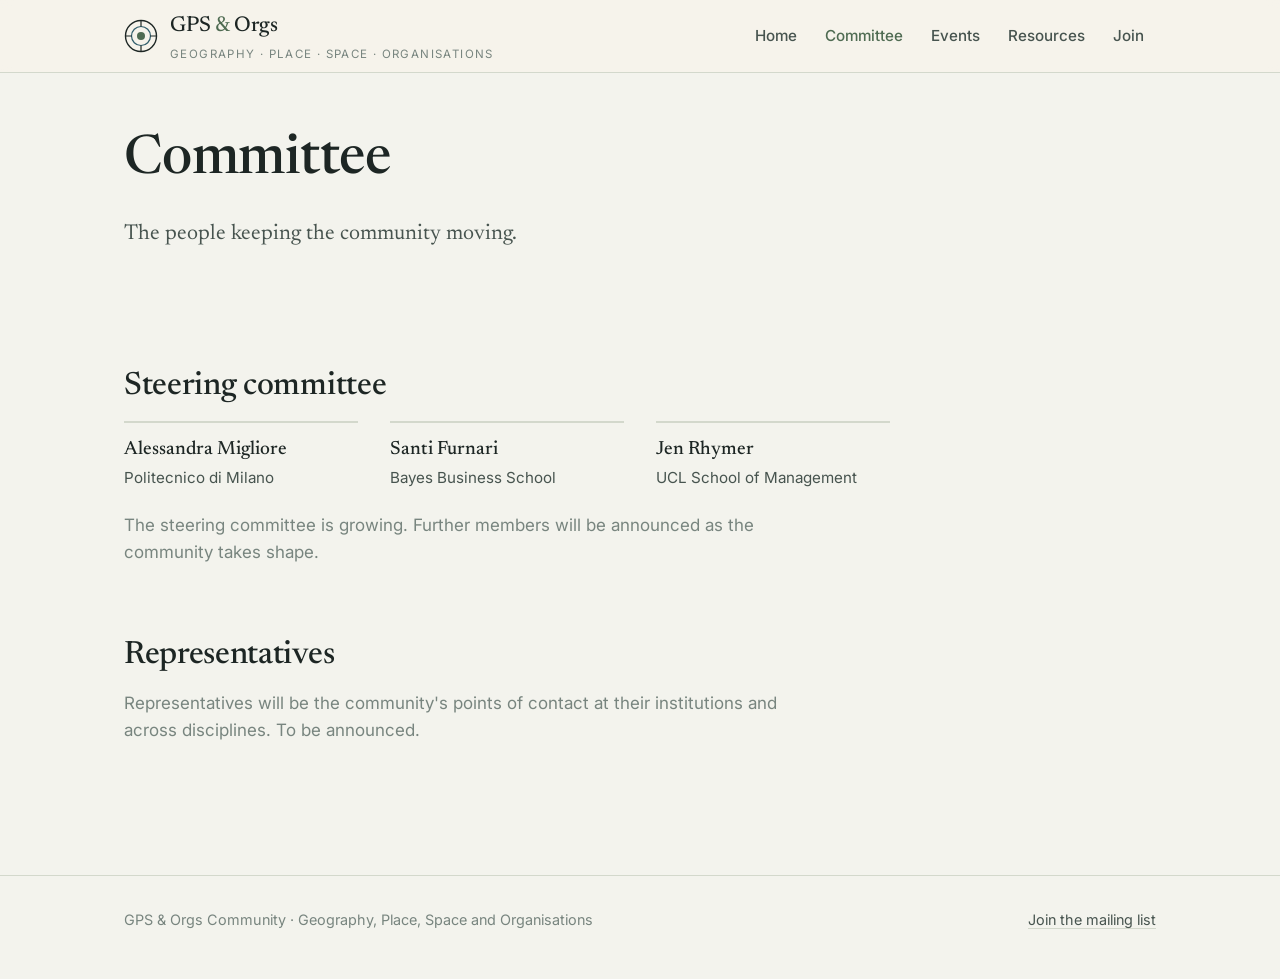
==== committee.html @ f366b6df "Committee without role labels; readings split into Areas and Methods (space syntax); TWR Network add" ====
<!doctype html>
<html lang="en">
<head>
<meta charset="utf-8">
<meta name="viewport" content="width=device-width, initial-scale=1">
<title>Committee · GPS &amp; Orgs Community</title>
<meta name="description" content="The steering committee and representatives of the GPS &amp; Orgs Community.">
<link rel="stylesheet" href="assets/site.css">
</head>
<body>
<header class="site"><div class="wrap">
  <a class="brand" href="/"><svg viewBox="0 0 34 34" aria-hidden="true"><circle cx="17" cy="17" r="15.5" fill="none" stroke="#1d2624" stroke-width="1.4"/><circle cx="17" cy="17" r="9.5" fill="none" stroke="#2f5d6b" stroke-width="1.2"/><circle cx="17" cy="17" r="4" fill="#4f6b52"/><path d="M17 1.5v6M17 26.5v6M1.5 17h6M26.5 17h6" stroke="#1d2624" stroke-width="1.2"/></svg><span><span class="name">GPS <span>&amp;</span> Orgs</span><span class="tag">Geography · Place · Space · Organisations</span></span></a>
  <nav class="main" aria-label="Main"><a href="/">Home</a><a href="/committee" aria-current="page">Committee</a><a href="/events">Events</a><a href="/resources">Resources</a><a href="/join">Join</a></nav>
</div></header>
<main class="wrap">

<section class="page-title"><h1>Committee</h1><p class="lede">The people keeping the community moving.</p></section>
<section class="band">
  <h2>Steering committee</h2>
  <div class="people">
    <div class="person"><div class="who">Alessandra Migliore</div><div class="where">Politecnico di Milano</div></div>
    <div class="person"><div class="who">Santi Furnari</div><div class="where">Bayes Business School</div></div>
    <div class="person"><div class="who">Jen Rhymer</div><div class="where">UCL School of Management</div></div>
  </div>
  <p class="muted" style="margin-top:22px">The steering committee is growing. Further members will be announced as the community takes shape.</p>
  <h2>Representatives</h2>
  <p class="muted">Representatives will be the community's points of contact at their institutions and across disciplines. To be announced.</p>
</section>

</main>
<footer class="site"><div class="wrap">
  <div>GPS &amp; Orgs Community · Geography, Place, Space and Organisations</div>
  <div><a href="/join">Join the mailing list</a></div>
</div></footer>
</body>
</html>
---- assets/site.css ----
/* GPS & Orgs Community: shared styles */
@import url('https://fonts.googleapis.com/css2?family=Newsreader:ital,opsz,wght@0,6..72,400;0,6..72,500;0,6..72,600;1,6..72,400&family=Inter:wght@400;500;600&display=swap');

:root {
  --paper: #f3f3ed;
  --paper-2: #e9eae1;
  --ink: #1d2624;
  --ink-2: #47544f;
  --ink-3: #78857f;
  --rule: #d3d8cc;
  --terracotta: #4f6b52;   /* accent 1: moss green (variable name kept for brevity) */
  --slate: #2f5d6b;        /* accent 2: deep lake blue */
  --moss: #6f8a6a;
  --max: 1080px;
  --serif: "Newsreader", Georgia, "Times New Roman", serif;
  --sans: "Inter", -apple-system, BlinkMacSystemFont, "Helvetica Neue", Arial, sans-serif;
}
* { box-sizing: border-box; }
html { background: var(--paper); }
body {
  margin: 0; color: var(--ink); background: var(--paper);
  font-family: var(--sans); font-size: 17px; line-height: 1.6;
  -webkit-font-smoothing: antialiased;
}
/* faint contour lines, like a topographic sheet */
body::before {
  content: ""; position: fixed; inset: 0; z-index: -1; pointer-events: none; opacity: .55;
  background-image: url("data:image/svg+xml;utf8,<svg xmlns='http://www.w3.org/2000/svg' width='900' height='900' viewBox='0 0 900 900' fill='none' stroke='%23cdd6c9' stroke-width='1'><path d='M-50 120c120-60 240-40 330 20s190 90 300 40 220-90 370-30'/><path d='M-50 200c120-60 250-30 340 30s200 90 310 40 220-100 350-40'/><path d='M-50 290c130-50 250-20 340 40s210 80 320 30 210-90 340-40'/><path d='M-50 640c140-70 260-30 350 30s200 100 320 40 220-110 330-50'/><path d='M-50 730c140-70 270-20 350 40s210 100 330 40 210-100 320-50'/><path d='M-50 820c140-60 270-10 350 50s210 90 330 30 210-90 320-40'/><circle cx='690' cy='470' r='60'/><circle cx='690' cy='470' r='105'/><circle cx='690' cy='470' r='150'/><circle cx='210' cy='500' r='45'/><circle cx='210' cy='500' r='85'/></svg>");
  background-size: 900px 900px;
}
a { color: var(--slate); text-decoration: none; border-bottom: 1px solid var(--rule); transition: border-color .15s, color .15s; }
a:hover { color: var(--terracotta); border-bottom-color: var(--terracotta); }
h1, h2, h3 { font-family: var(--serif); font-weight: 500; line-height: 1.15; letter-spacing: -.01em; margin: 0 0 .5em; }
h1 { font-size: clamp(2.2rem, 4.5vw, 3.4rem); }
h2 { font-size: clamp(1.5rem, 2.6vw, 2rem); margin-top: 2.2em; }
h3 { font-size: 1.25rem; margin-top: 1.6em; }
p { margin: 0 0 1.1em; max-width: 62ch; }
.lede { font-family: var(--serif); font-size: 1.35rem; line-height: 1.45; color: var(--ink-2); max-width: 44ch; }
.muted { color: var(--ink-3); }
.small { font-size: .9rem; }
.wrap { max-width: var(--max); margin: 0 auto; padding: 0 24px; }

/* header */
header.site { border-bottom: 1px solid var(--rule); background: rgba(246,242,234,.85); backdrop-filter: blur(6px); position: sticky; top: 0; z-index: 10; }
header.site .wrap { display: flex; align-items: center; justify-content: space-between; gap: 24px; min-height: 72px; flex-wrap: wrap; }
.brand { display: flex; align-items: center; gap: 12px; border: 0; color: var(--ink); }
.brand:hover { color: var(--ink); }
.brand svg { width: 34px; height: 34px; flex: none; }
.brand .name { font-family: var(--serif); font-size: 1.35rem; font-weight: 500; letter-spacing: -.01em; }
.brand .name span { color: var(--terracotta); }
.brand .tag { display: block; font-family: var(--sans); font-size: .72rem; letter-spacing: .12em; text-transform: uppercase; color: var(--ink-3); margin-top: 1px; }
nav.main { display: flex; gap: 4px; flex-wrap: wrap; }
nav.main a { border: 0; padding: 8px 12px; border-radius: 6px; font-size: .95rem; font-weight: 500; color: var(--ink-2); }
nav.main a:hover { background: var(--paper-2); color: var(--ink); }
nav.main a[aria-current="page"] { color: var(--terracotta); }

/* hero and sections */
.hero { padding: 72px 0 40px; }
.hero .kicker { font-size: .8rem; letter-spacing: .14em; text-transform: uppercase; color: var(--terracotta); font-weight: 600; margin-bottom: 14px; }
.hero h1 { max-width: 16ch; }
.page-title { padding: 56px 0 8px; }
section.band { padding: 16px 0 40px; }
.rule { border: 0; border-top: 1px solid var(--rule); margin: 40px 0; }
.grid { display: grid; gap: 28px; grid-template-columns: repeat(auto-fit, minmax(260px, 1fr)); }
.card { background: rgba(255,255,255,.5); border: 1px solid var(--rule); border-radius: 10px; padding: 22px 22px 18px; }
.card h3 { margin-top: 0; }
.card p:last-child { margin-bottom: 0; }
.btn { display: inline-block; border: 1px solid var(--ink); border-radius: 999px; padding: 10px 20px; font-weight: 500; color: var(--ink); }
.btn:hover { background: var(--ink); color: var(--paper); border-color: var(--ink); }
.btn.accent { background: var(--terracotta); border-color: var(--terracotta); color: #fff; }
.btn.accent:hover { background: #3d553f; border-color: #3d553f; }
.actions { display: flex; gap: 14px; flex-wrap: wrap; margin-top: 22px; }

/* people */
.people { display: grid; gap: 22px 32px; grid-template-columns: repeat(auto-fill, minmax(230px, 1fr)); margin-top: 8px; }
.person { border-top: 2px solid var(--rule); padding-top: 12px; }
.person .who { font-family: var(--serif); font-size: 1.2rem; font-weight: 500; }
.person .where { color: var(--ink-2); font-size: .95rem; }
.person .role { color: var(--ink-3); font-size: .82rem; letter-spacing: .06em; text-transform: uppercase; margin-top: 4px; }
.placeholder { color: var(--ink-3); font-style: italic; }

/* events */
.event { display: grid; grid-template-columns: 120px 1fr; gap: 20px; padding: 22px 0; border-top: 1px solid var(--rule); }
.event:last-child { border-bottom: 1px solid var(--rule); }
.event .when { font-family: var(--serif); font-size: 1.15rem; line-height: 1.25; color: var(--ink-2); }
.event .when small { display: block; font-family: var(--sans); font-size: .8rem; color: var(--ink-3); margin-top: 4px; }
.event h3 { margin: 0 0 .3em; }
.event .where { color: var(--ink-3); font-size: .92rem; margin-bottom: .6em; }
@media (max-width: 600px) { .event { grid-template-columns: 1fr; gap: 6px; } }

/* forms */
form.join { max-width: 520px; }
.field { margin-bottom: 18px; }
.field label { display: block; font-size: .9rem; font-weight: 500; margin-bottom: 6px; }
.field input, .field select, .field textarea {
  width: 100%; font: inherit; color: var(--ink); background: rgba(255,255,255,.7);
  border: 1px solid var(--rule); border-radius: 8px; padding: 11px 12px;
}
.field input:focus, .field select:focus, .field textarea:focus { outline: 2px solid var(--slate); outline-offset: 1px; border-color: var(--slate); }
.field .hint { font-size: .85rem; color: var(--ink-3); margin-top: 6px; }
.check { display: flex; gap: 10px; align-items: flex-start; font-size: .95rem; }
.check input { width: auto; margin-top: 5px; }

/* footer */
footer.site { border-top: 1px solid var(--rule); margin-top: 72px; padding: 32px 0 48px; color: var(--ink-3); font-size: .9rem; }
footer.site .wrap { display: flex; justify-content: space-between; gap: 24px; flex-wrap: wrap; }
footer.site a { color: var(--ink-2); }

/* resources page */
.subnav { display: flex; gap: 8px; flex-wrap: wrap; margin: 6px 0 12px; }
.subnav a { border: 1px solid var(--rule); border-radius: 999px; padding: 6px 14px; font-size: .88rem; color: var(--ink-2); background: rgba(255,255,255,.4); }
.subnav a:hover { border-color: var(--slate); color: var(--slate); }
.notice-list { border-top: 1px solid var(--rule); }
.notice { display: grid; grid-template-columns: 120px 1fr; gap: 20px; padding: 18px 0; border-bottom: 1px solid var(--rule); }
.notice .when { font-family: var(--serif); font-size: 1.05rem; color: var(--ink-2); line-height: 1.3; }
.notice .when small { display: block; font-family: var(--sans); font-size: .78rem; color: var(--ink-3); margin-top: 3px; }
.notice h3 { margin: 0 0 .25em; font-size: 1.15rem; }
.notice p { margin: 0; }
.notice .meta { color: var(--ink-3); font-size: .88rem; margin-top: 4px; }
.notice.empty p { margin: 0; }
@media (max-width: 600px) { .notice { grid-template-columns: 1fr; gap: 4px; } }
.shelf { display: grid; gap: 8px 40px; grid-template-columns: repeat(auto-fit, minmax(300px, 1fr)); }
.shelf-item { padding: 18px 0 10px; border-top: 1px solid var(--rule); }
.shelf-item h3 { margin: 0 0 .35em; font-size: 1.15rem; }
.shelf-item p { font-size: .95rem; color: var(--ink-2); margin-bottom: .6em; }
.shelf-item ul { margin: 0; padding-left: 1.1em; font-size: .93rem; }
.shelf-item li { margin-bottom: .45em; }
.linklist { list-style: none; padding: 0; margin: 0; border-top: 1px solid var(--rule); max-width: 62ch; }
.linklist li { padding: 12px 0; border-bottom: 1px solid var(--rule); }
.shelf-cat { font-family: var(--sans); font-size: .8rem; letter-spacing: .14em; text-transform: uppercase; color: var(--terracotta); font-weight: 600; margin: 2.2em 0 .4em; }
.shelf-cat + .shelf { margin-bottom: 8px; }
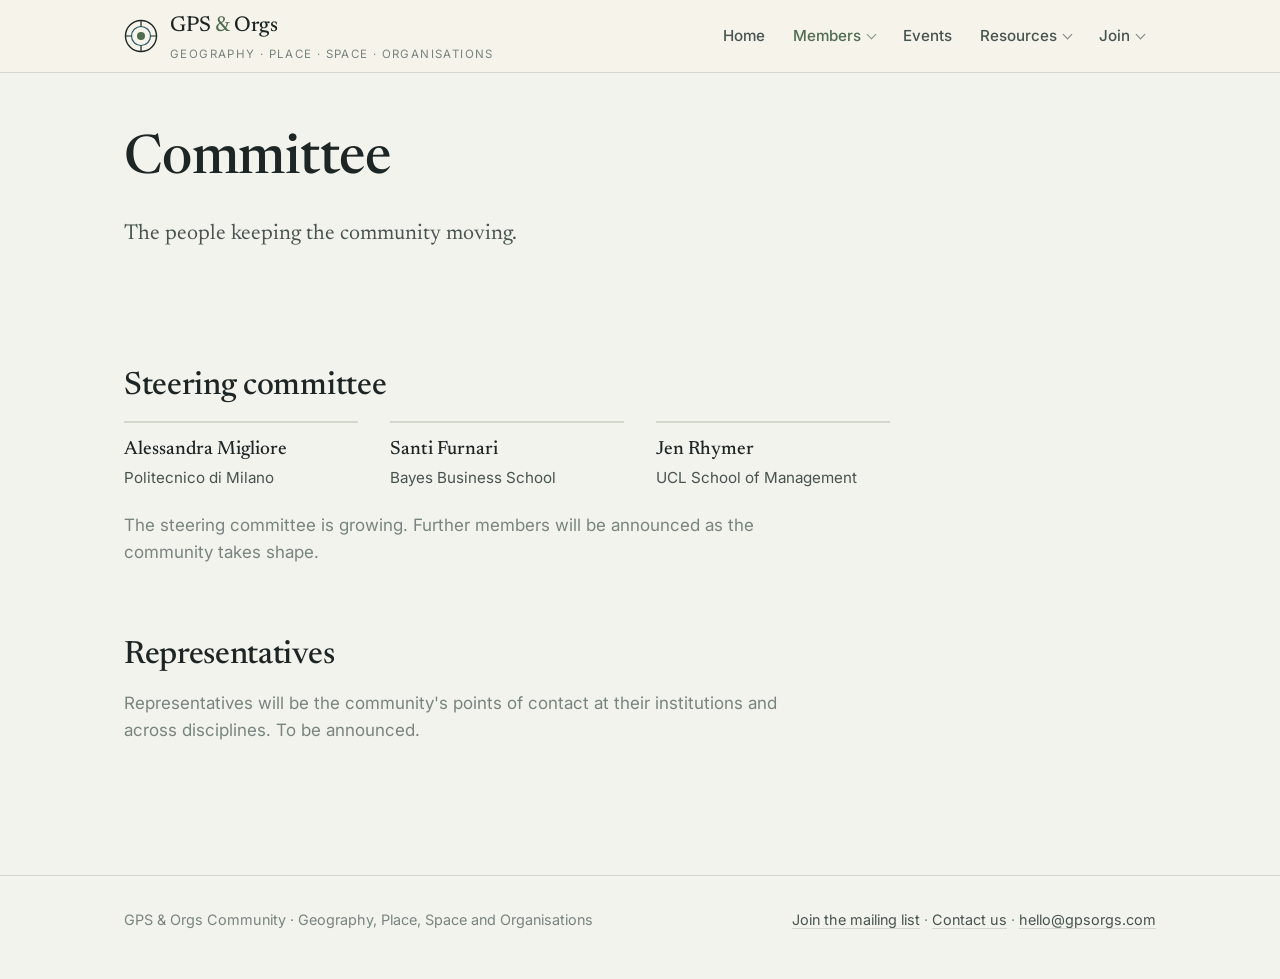
==== commit abc4e4bb: "v2 layer 1: dropdown navigation, Readings and Teaching split from Resources, Members and Register pl" ====
--- a/committee.html
+++ b/committee.html
@@ -10,7 +10,7 @@
 <body>
 <header class="site"><div class="wrap">
   <a class="brand" href="/"><svg viewBox="0 0 34 34" aria-hidden="true"><circle cx="17" cy="17" r="15.5" fill="none" stroke="#1d2624" stroke-width="1.4"/><circle cx="17" cy="17" r="9.5" fill="none" stroke="#2f5d6b" stroke-width="1.2"/><circle cx="17" cy="17" r="4" fill="#4f6b52"/><path d="M17 1.5v6M17 26.5v6M1.5 17h6M26.5 17h6" stroke="#1d2624" stroke-width="1.2"/></svg><span><span class="name">GPS <span>&amp;</span> Orgs</span><span class="tag">Geography · Place · Space · Organisations</span></span></a>
-  <nav class="main" aria-label="Main"><a href="/">Home</a><a href="/committee" aria-current="page">Committee</a><a href="/events">Events</a><a href="/resources">Resources</a><a href="/join">Join</a></nav>
+  <nav class="main" aria-label="Main"><a href="/">Home</a><details class="menu"><summary class="current">Members</summary><div class="drop"><a href="/committee" aria-current="page">Committee</a><a href="/members">Member registry</a></div></details><a href="/events">Events</a><details class="menu"><summary>Resources</summary><div class="drop"><a href="/resources">Community</a><a href="/readings">Readings</a><a href="/teaching">Teaching</a></div></details><details class="menu"><summary>Join</summary><div class="drop"><a href="/join">Mailing list</a><a href="/register">Register as a member</a></div></details></nav>
 </div></header>
 <main class="wrap">
 
@@ -30,7 +30,12 @@
 </main>
 <footer class="site"><div class="wrap">
   <div>GPS &amp; Orgs Community · Geography, Place, Space and Organisations</div>
-  <div><a href="/join">Join the mailing list</a></div>
+  <div><a href="/join">Join the mailing list</a> · <a href="/contact">Contact us</a> · <a class="mail" data-u="hello" data-d="gpsorgs.com"></a></div>
 </div></footer>
+<script>
+document.querySelectorAll('a.mail').forEach(function(a){var u=a.dataset.u,d=a.dataset.d;a.href='mailto:'+u+'@'+d;if(!a.textContent.trim())a.textContent=u+'@'+d;});
+document.querySelectorAll('details.menu').forEach(function(d){d.addEventListener('toggle',function(){if(d.open)document.querySelectorAll('details.menu').forEach(function(o){if(o!==d)o.open=false;});});});
+document.addEventListener('click',function(e){if(!e.target.closest('details.menu'))document.querySelectorAll('details.menu').forEach(function(o){o.open=false;});});
+</script>
 </body>
 </html>
--- a/assets/site.css
+++ b/assets/site.css
@@ -53,6 +53,20 @@
 nav.main a { border: 0; padding: 8px 12px; border-radius: 6px; font-size: .95rem; font-weight: 500; color: var(--ink-2); }
 nav.main a:hover { background: var(--paper-2); color: var(--ink); }
 nav.main a[aria-current="page"] { color: var(--terracotta); }
+/* dropdown groups: native disclosure, no script needed to open */
+details.menu { position: relative; }
+details.menu summary { list-style: none; cursor: pointer; padding: 8px 12px; border-radius: 6px; font-size: .95rem; font-weight: 500; color: var(--ink-2); user-select: none; }
+details.menu summary::-webkit-details-marker { display: none; }
+details.menu summary::after { content: ""; display: inline-block; width: 6px; height: 6px; margin-left: 7px; border-right: 1.5px solid currentColor; border-bottom: 1.5px solid currentColor; transform: translateY(-3px) rotate(45deg); opacity: .7; }
+details.menu[open] summary, details.menu summary:hover { background: var(--paper-2); color: var(--ink); }
+details.menu summary.current { color: var(--terracotta); }
+details.menu .drop { position: absolute; top: calc(100% + 6px); left: 0; min-width: 210px; background: var(--paper); border: 1px solid var(--rule); border-radius: 10px; padding: 6px; box-shadow: 0 10px 30px rgba(29,38,36,.10); display: flex; flex-direction: column; z-index: 20; }
+details.menu .drop a { display: block; padding: 9px 12px; border-radius: 6px; }
+@media (max-width: 720px) {
+  header.site .wrap { align-items: flex-start; padding-top: 10px; padding-bottom: 10px; }
+  nav.main { width: 100%; }
+  details.menu .drop { position: static; box-shadow: none; border: 0; padding: 0 0 4px 10px; min-width: 0; }
+}
 
 /* hero and sections */
 .hero { padding: 72px 0 40px; }
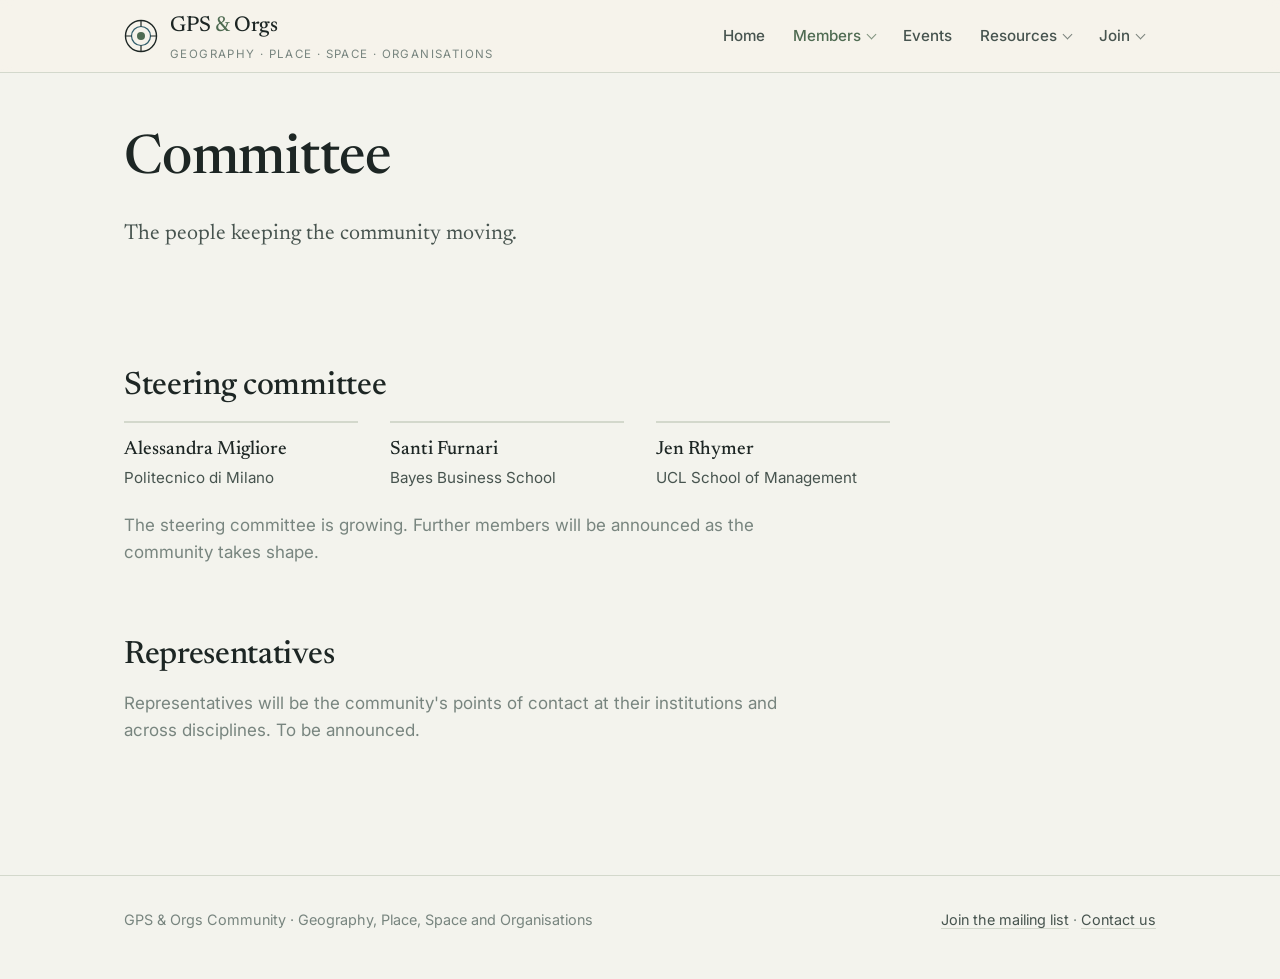
==== commit 29b238a0: "Footer: contact form link only, address stays on the contact pages" ====
--- a/committee.html
+++ b/committee.html
@@ -30,7 +30,7 @@
 </main>
 <footer class="site"><div class="wrap">
   <div>GPS &amp; Orgs Community · Geography, Place, Space and Organisations</div>
-  <div><a href="/join">Join the mailing list</a> · <a href="/contact">Contact us</a> · <a class="mail" data-u="hello" data-d="gpsorgs.com"></a></div>
+  <div><a href="/join">Join the mailing list</a> · <a href="/contact">Contact us</a></div>
 </div></footer>
 <script>
 document.querySelectorAll('a.mail').forEach(function(a){var u=a.dataset.u,d=a.dataset.d;a.href='mailto:'+u+'@'+d;if(!a.textContent.trim())a.textContent=u+'@'+d;});
--- a/assets/site.css
+++ b/assets/site.css
@@ -62,6 +62,7 @@
 details.menu summary.current { color: var(--terracotta); }
 details.menu .drop { position: absolute; top: calc(100% + 6px); left: 0; min-width: 210px; background: var(--paper); border: 1px solid var(--rule); border-radius: 10px; padding: 6px; box-shadow: 0 10px 30px rgba(29,38,36,.10); display: flex; flex-direction: column; z-index: 20; }
 details.menu .drop a { display: block; padding: 9px 12px; border-radius: 6px; }
+details.menu:last-child .drop { left: auto; right: 0; }   /* last menu opens leftwards so it never leaves the page */
 @media (max-width: 720px) {
   header.site .wrap { align-items: flex-start; padding-top: 10px; padding-bottom: 10px; }
   nav.main { width: 100%; }
@@ -133,12 +134,14 @@
 .notice .meta { color: var(--ink-3); font-size: .88rem; margin-top: 4px; }
 .notice.empty p { margin: 0; }
 @media (max-width: 600px) { .notice { grid-template-columns: 1fr; gap: 4px; } }
-.shelf { display: grid; gap: 8px 40px; grid-template-columns: repeat(auto-fit, minmax(300px, 1fr)); }
+.shelf { display: grid; gap: 14px 72px; grid-template-columns: repeat(auto-fit, minmax(320px, 1fr)); }
 .shelf-item { padding: 18px 0 10px; border-top: 1px solid var(--rule); }
 .shelf-item h3 { margin: 0 0 .35em; font-size: 1.15rem; }
 .shelf-item p { font-size: .95rem; color: var(--ink-2); margin-bottom: .6em; }
 .shelf-item ul { margin: 0; padding-left: 1.1em; font-size: .93rem; }
-.shelf-item li { margin-bottom: .45em; }
+.shelf-item li { margin-bottom: .6em; }
+.shelf-item a.scholar { white-space: nowrap; font-size: .82rem; color: var(--ink-3); border-bottom-color: transparent; margin-left: .35em; }
+.shelf-item a.scholar:hover { color: var(--slate); border-bottom-color: var(--slate); }
 .linklist { list-style: none; padding: 0; margin: 0; border-top: 1px solid var(--rule); max-width: 62ch; }
 .linklist li { padding: 12px 0; border-bottom: 1px solid var(--rule); }
 .shelf-cat { font-family: var(--sans); font-size: .8rem; letter-spacing: .14em; text-transform: uppercase; color: var(--terracotta); font-weight: 600; margin: 2.2em 0 .4em; }
